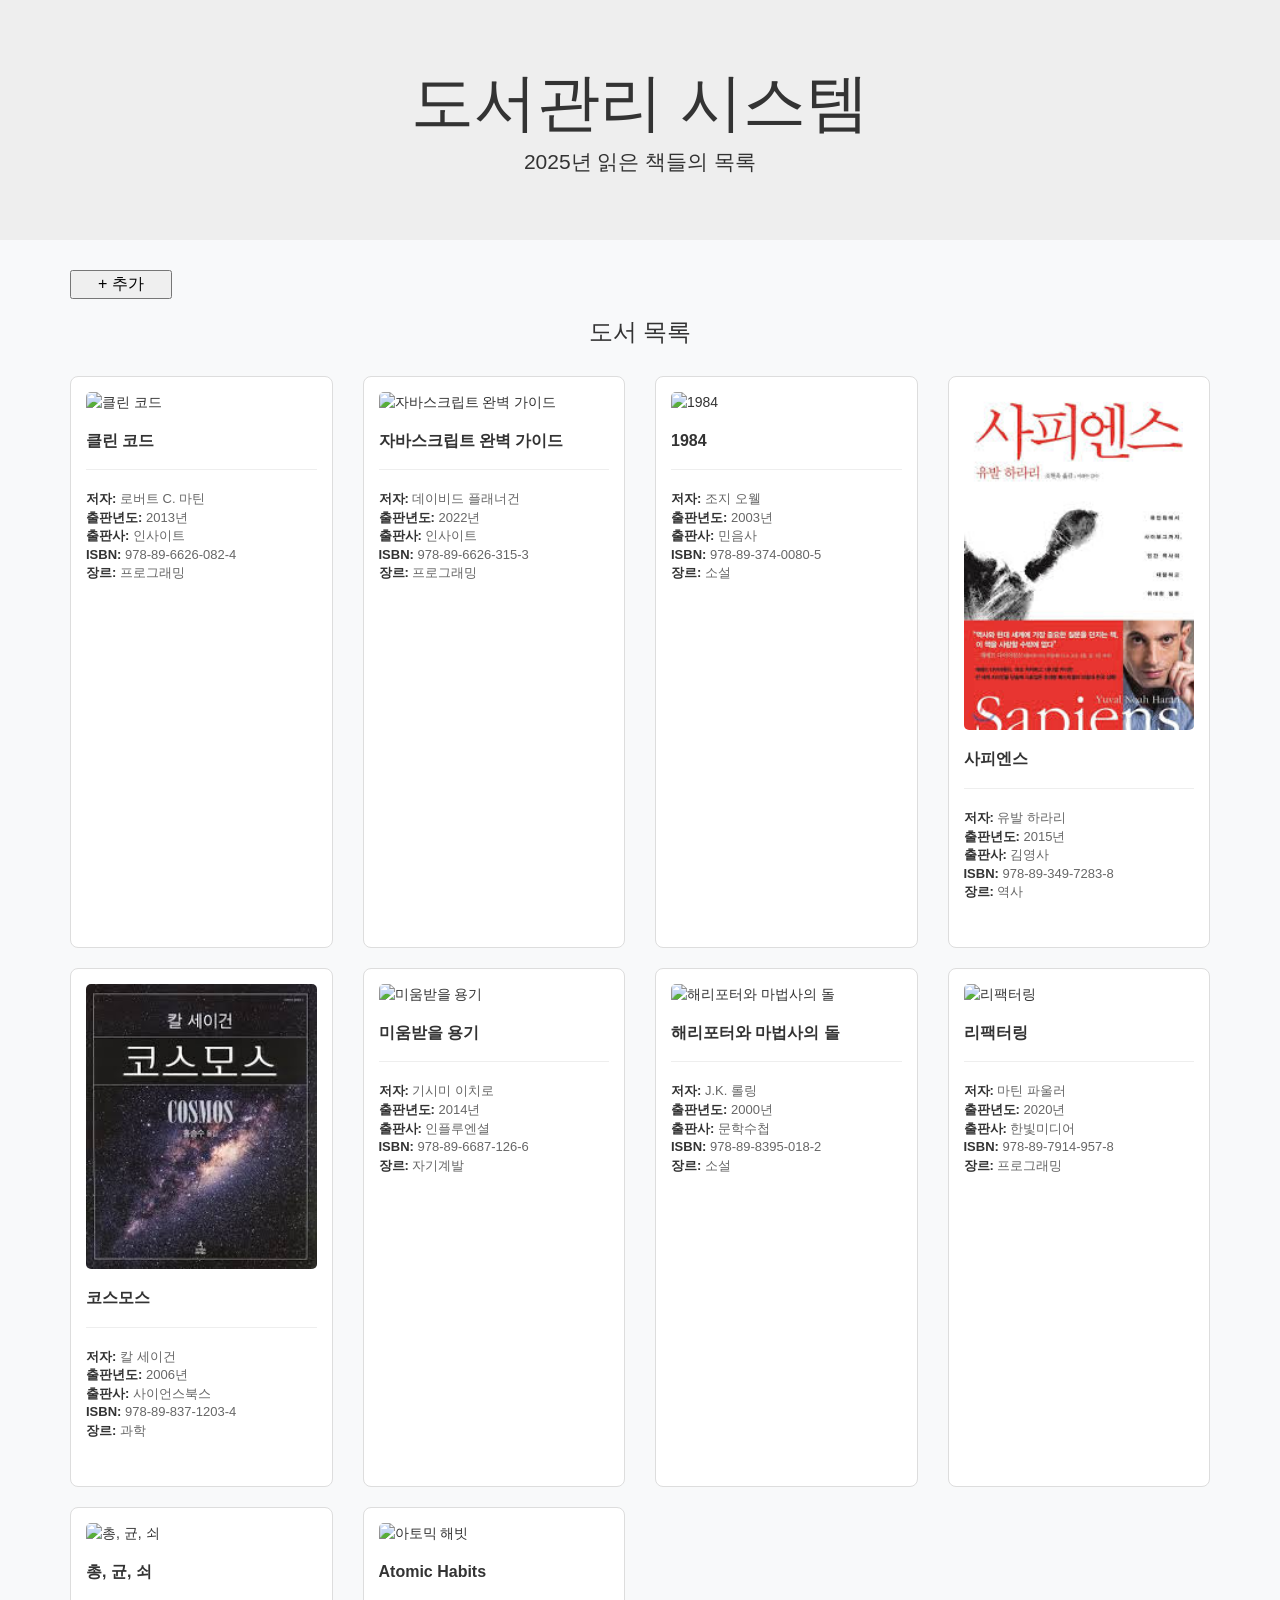
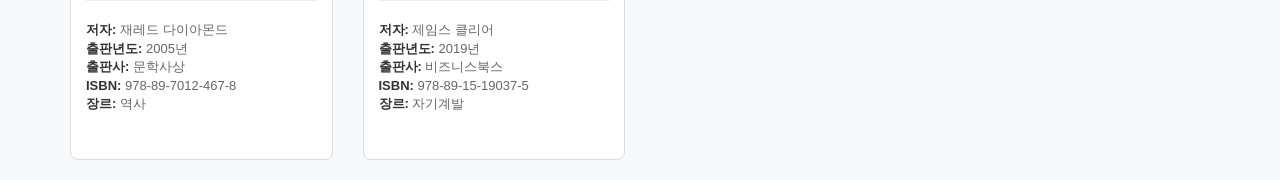
==== index.html @ 6cdd8951 "src" ====
<!--
반응형 사이트 제작 실습.
도서 관리 프로그램
도서명, 저자, 출판사, 출판년도, ISBN, 장르

조건
주요 입력항목을 기준으로 임의의 내용으로 채워진 목록 페이지 (최소 10개 이상의 목록이 보여야 함)
위에서 기획한 데이터 항목 중 4개 이상의 항목이 목록에 표시되어야 함
[추가] 버튼이 보여야 함
-->

<!DOCTYPE html>
<html lang="ko">

<head>
    <title>도서관리 시스템</title>
    <meta charset="utf-8">
    <meta name="viewport" content="width=device-width, initial-scale=1">
    <link rel="stylesheet" href="https://maxcdn.bootstrapcdn.com/bootstrap/3.4.1/css/bootstrap.min.css">
    <script src="https://ajax.googleapis.com/ajax/libs/jquery/3.7.1/jquery.min.js"></script>
    <script src="https://maxcdn.bootstrapcdn.com/bootstrap/3.4.1/js/bootstrap.min.js"></script>
    <link rel="stylesheet" href="my.css">
</head>

<body>
    <div class="jumbotron">
        <div class="container text-center">
            <h1>도서관리 시스템</h1>
            <p>2025년 읽은 책들의 목록</p>
        </div>
    </div>

    <div class="container">
        <div class="add-btn-section">
            <button onclick="location.href='add.html'">
                <span class="add_btn">+ 추가</span>
            </button>
        </div>

        <h3 class="text-center">도서 목록</h3><br>

        <!-- 첫 번째 행 -->
        <div class="row equal-height">
            <!-- 도서 1: 클린 코드 -->
            <div class="col-sm-3">
                <div class="book-card">
                    <img src="https://ebook.insightbook.co.kr/media/cover/generated/79_600.jpg?v=20220608051543"
                        class="book-image" alt="클린 코드">
                    <h4 class="book-title">클린 코드</h4>

                    <div id="book1">
                        <div class="book-details">
                            <hr>
                            <span>저자:</span> 로버트 C. 마틴<br>
                            <span>출판년도:</span> 2013년<br>
                            <span>출판사:</span> 인사이트<br>
                            <span>ISBN:</span> 978-89-6626-082-4<br>
                            <span>장르:</span> 프로그래밍<br>
                        </div>
                    </div>
                </div>
            </div>

            <!-- 도서 2: 자바스크립트 완벽 가이드 -->
            <div class="col-sm-3">
                <div class="book-card">
                    <img src="https://image.yes24.com/goods/8275120/XL" class="book-image" alt="자바스크립트 완벽 가이드">
                    <h4 class="book-title">자바스크립트 완벽 가이드</h4>

                    <div id="book2">
                        <div class="book-details">
                            <hr>
                            <span>저자:</span> 데이비드 플래너건<br>
                            <span>출판년도:</span> 2022년<br>
                            <span>출판사:</span> 인사이트<br>
                            <span>ISBN:</span> 978-89-6626-315-3<br>
                            <span>장르:</span> 프로그래밍<br>
                        </div>
                    </div>
                </div>
            </div>

            <!-- 도서 3: 1984 -->
            <div class="col-sm-3">
                <div class="book-card">
                    <img src="https://contents.kyobobook.co.kr/sih/fit-in/400x0/pdt/9788937460777.jpg"
                        class="book-image" alt="1984">
                    <h4 class="book-title">1984</h4>

                    <div id="book3">
                        <div class="book-details">
                            <hr>
                            <span>저자:</span> 조지 오웰<br>
                            <span>출판년도:</span> 2003년<br>
                            <span>출판사:</span> 민음사<br>
                            <span>ISBN:</span> 978-89-374-0080-5<br>
                            <span>장르:</span> 소설<br>
                        </div>
                    </div>
                </div>
            </div>

            <!-- 도서 4: 사피엔스 -->
            <div class="col-sm-3">
                <div class="book-card">
                    <img src="[data-uri]"
                        class="book-image" alt="사피엔스">
                    <h4 class="book-title">사피엔스</h4>

                    <div id="book4">
                        <div class="book-details">
                            <hr>
                            <span>저자:</span> 유발 하라리<br>
                            <span>출판년도:</span> 2015년<br>
                            <span>출판사:</span> 김영사<br>
                            <span>ISBN:</span> 978-89-349-7283-8<br>
                            <span>장르:</span> 역사<br>
                        </div>
                    </div>
                </div>
            </div>
        </div>

        <!-- 두 번째 행 -->
        <div class="row equal-height">
            <!-- 도서 5 : 코스모스-->
            <div class="col-sm-3">
                <div class="book-card">
                    <img src="[data-uri]"
                        class="book-image" alt="코스모스">
                    <h4 class="book-title">코스모스</h4>

                    <div id="book5">
                        <div class="book-details">
                            <hr>
                            <span>저자:</span> 칼 세이건<br>
                            <span>출판년도:</span> 2006년<br>
                            <span>출판사:</span> 사이언스북스<br>
                            <span>ISBN:</span> 978-89-837-1203-4<br>
                            <span>장르:</span> 과학<br>
                        </div>
                    </div>
                </div>
            </div>
            <!--도서 6 : 미움받을 용기-->
            <div class="col-sm-3">
                <div class="book-card">
                    <img src="https://image.yes24.com/goods/15058512/XL" class="book-image" alt="미움받을 용기">
                    <h4 class="book-title">미움받을 용기</h4>

                    <div id="book6">
                        <div class="book-details">
                            <hr>
                            <span>저자:</span> 기시미 이치로<br>
                            <span>출판년도:</span> 2014년<br>
                            <span>출판사:</span> 인플루엔셜<br>
                            <span>ISBN:</span> 978-89-6687-126-6<br>
                            <span>장르:</span> 자기계발<br>
                        </div>
                    </div>
                </div>
            </div> 

            <!--도서 7 : 해리포터와 마법사의 돌-->
            <div class="col-sm-3">
                <div class="book-card ">
                    <img src="https://contents.kyobobook.co.kr/sih/fit-in/400x0/pdt/9791193790403.jpg"
                        class="book-image" alt="해리포터와 마법사의 돌">
                    <h4 class="book-title">해리포터와 마법사의 돌</h4>

                    <div id="book7">
                        <div class="book-details">
                            <hr>
                            <span>저자:</span> J.K. 롤링<br>
                            <span>출판년도:</span> 2000년<br>
                            <span>출판사:</span> 문학수첩<br>
                            <span>ISBN:</span> 978-89-8395-018-2<br>
                            <span>장르:</span> 소설<br>
                        </div>
                    </div>
                </div>
            </div>

            <!--도서 8 : 리팩터링-->
            <div class="col-sm-3">
                <div class="book-card">
                    <img src="https://contents.kyobobook.co.kr/sih/fit-in/400x0/pdt/9791162242742.jpg"
                        class="book-image" alt="리팩터링">
                    <h4 class="book-title">리팩터링</h4>

                    <div id="book8">
                        <div class="book-details">
                            <hr>
                            <span>저자:</span> 마틴 파울러<br>
                            <span>출판년도:</span> 2020년<br>
                            <span>출판사:</span> 한빛미디어<br>
                            <span>ISBN:</span> 978-89-7914-957-8<br>
                            <span>장르:</span> 프로그래밍<br>
                        </div>
                    </div>
                </div>
            </div>
        </div>

        <!-- 세 번째 행 -->
        <div class="row equal-height">
            <!--도서 9 : 총, 균, 쇠-->
            <div class="col-sm-3">
                <div class="book-card">
                    <img src="https://i.namu.wiki/i/41KSQuwEijD5qQ8hgkI3CgzkNcwqjxMlgs9zD_9dMaqRFLTWjTaStJDNqSgmRrxGqVh2FehuVYcYTYTydkQ5og.webp"
                        class="book-image" alt="총, 균, 쇠">
                    <h4 class="book-title">총, 균, 쇠</h4>


                    <div id="book9">
                        <div class="book-details">
                            <hr>
                            <span>저자:</span> 재레드 다이아몬드<br>
                            <span>출판년도:</span> 2005년<br>
                            <span>출판사:</span> 문학사상<br>
                            <span>ISBN:</span> 978-89-7012-467-8<br>
                            <span>장르:</span> 역사<br>
                        </div>
                    </div>
                </div>
            </div>

            <!--도서 10 : 아토믹 해빗-->
            <div class="col-sm-3">
                <div class="book-card">
                    <img src="https://contents.kyobobook.co.kr/sih/fit-in/200x0/pdt/9791162540640.jpg"
                        class="book-image" alt="아토믹 해빗">
                    <h4 class="book-title">Atomic Habits</h4>

                    <div id="book10">
                        <div class="book-details">
                            <hr>
                            <span>저자:</span> 제임스 클리어<br>
                            <span>출판년도:</span> 2019년<br>
                            <span>출판사:</span> 비즈니스북스<br>
                            <span>ISBN:</span> 978-89-15-19037-5<br>
                            <span>장르:</span> 자기계발<br>
                        </div>
                    </div>
                </div>
            </div>



        </div>

</body>

</html>
---- my.css ----
.add_btn {
    color: black;
    border-color: rgb(100, 100, 100);
    padding: 10px 20px;
    border-radius: 15px;
    font-size: 16px;
}

/* 도서 카드 스타일 */
.book-card {
    border: 1px solid #ddd;
    border-radius: 8px;
    padding: 15px;
    margin-bottom: 20px;
    background-color: white;
    height: 100%;
    width: 100%;
}

body {
    background-color: rgb(248, 249, 250);
    font-family: 'Arial', sans-serif;
}

.book-card:hover {
    box-shadow: 0 4px 10px rgba(0, 0, 0, 0.15);

}

.book-title {
    color: #333;
    text-decoration: none;
    font-weight: bold;
    font-size: 16px;
    margin: 10px 0;
    display: block;
}

.book-title:hover {
    color: #333;
    text-decoration: underline;
}

.book-image {
    width: 100%;
    height: auto;
    border-radius: 5px;
    margin-bottom: 10px;
}

.book-details {
    font-size: 13px;
    color: #666;
    margin-bottom: 10px;
}

.book-details span {
    font-weight: bold;
    color: #333;
}

/*add, edit, view의 기본 박스 스타일*/
.box {
    max-width: 800px;
    margin: 50px auto;
    background-color: rgb(255, 255, 255);
    border-radius: 10px;
    box-shadow: 0 4px 15px rgba(0, 0, 0, 0.1);
    padding: 40px;
}

.header {
    text-align: center;
    margin-bottom: 30px;
    color: rgb(51, 51, 51);
}

.group {
    margin-bottom: 20px;
}

.group label {
    font-weight: bold;
    color: rgb(51, 51, 51);
    margin-bottom: 8px;
    display: block;
}

.required {
    color: rgb(220, 53, 69);
}

.radio-genre {
    margin-right: 15px;
    font-weight: normal;
}

.button-group {
    border: none;
    padding: 12px 30px;
    border-radius: 5px;
    font-size: 16px;
    margin: 0 10px;
    cursor: pointer;
    transition: background-color 0.3s ease;
    color: white;
}

.error-message {
    color: rgb(220, 53, 69);
    font-size: 12px;
    margin-top: 5px;
    display: none;
}

/* 반응형 카드 높이 맞추기 */
.equal-height {
    display: flex;
    flex-wrap: wrap;
}

.equal-height .col-sm-3 {
    display: flex;
    margin-bottom: 20px;
}

/* 모바일 반응형 */
@media (max-width: 768px) {
    .equal-height .col-sm-3 {
        flex: 0 0 50%;
        max-width: 50%;
    }
}

@media (max-width: 480px) {
    .equal-height .col-sm-3 {
        flex: 0 0 100%;
        max-width: 100%;
    }
}
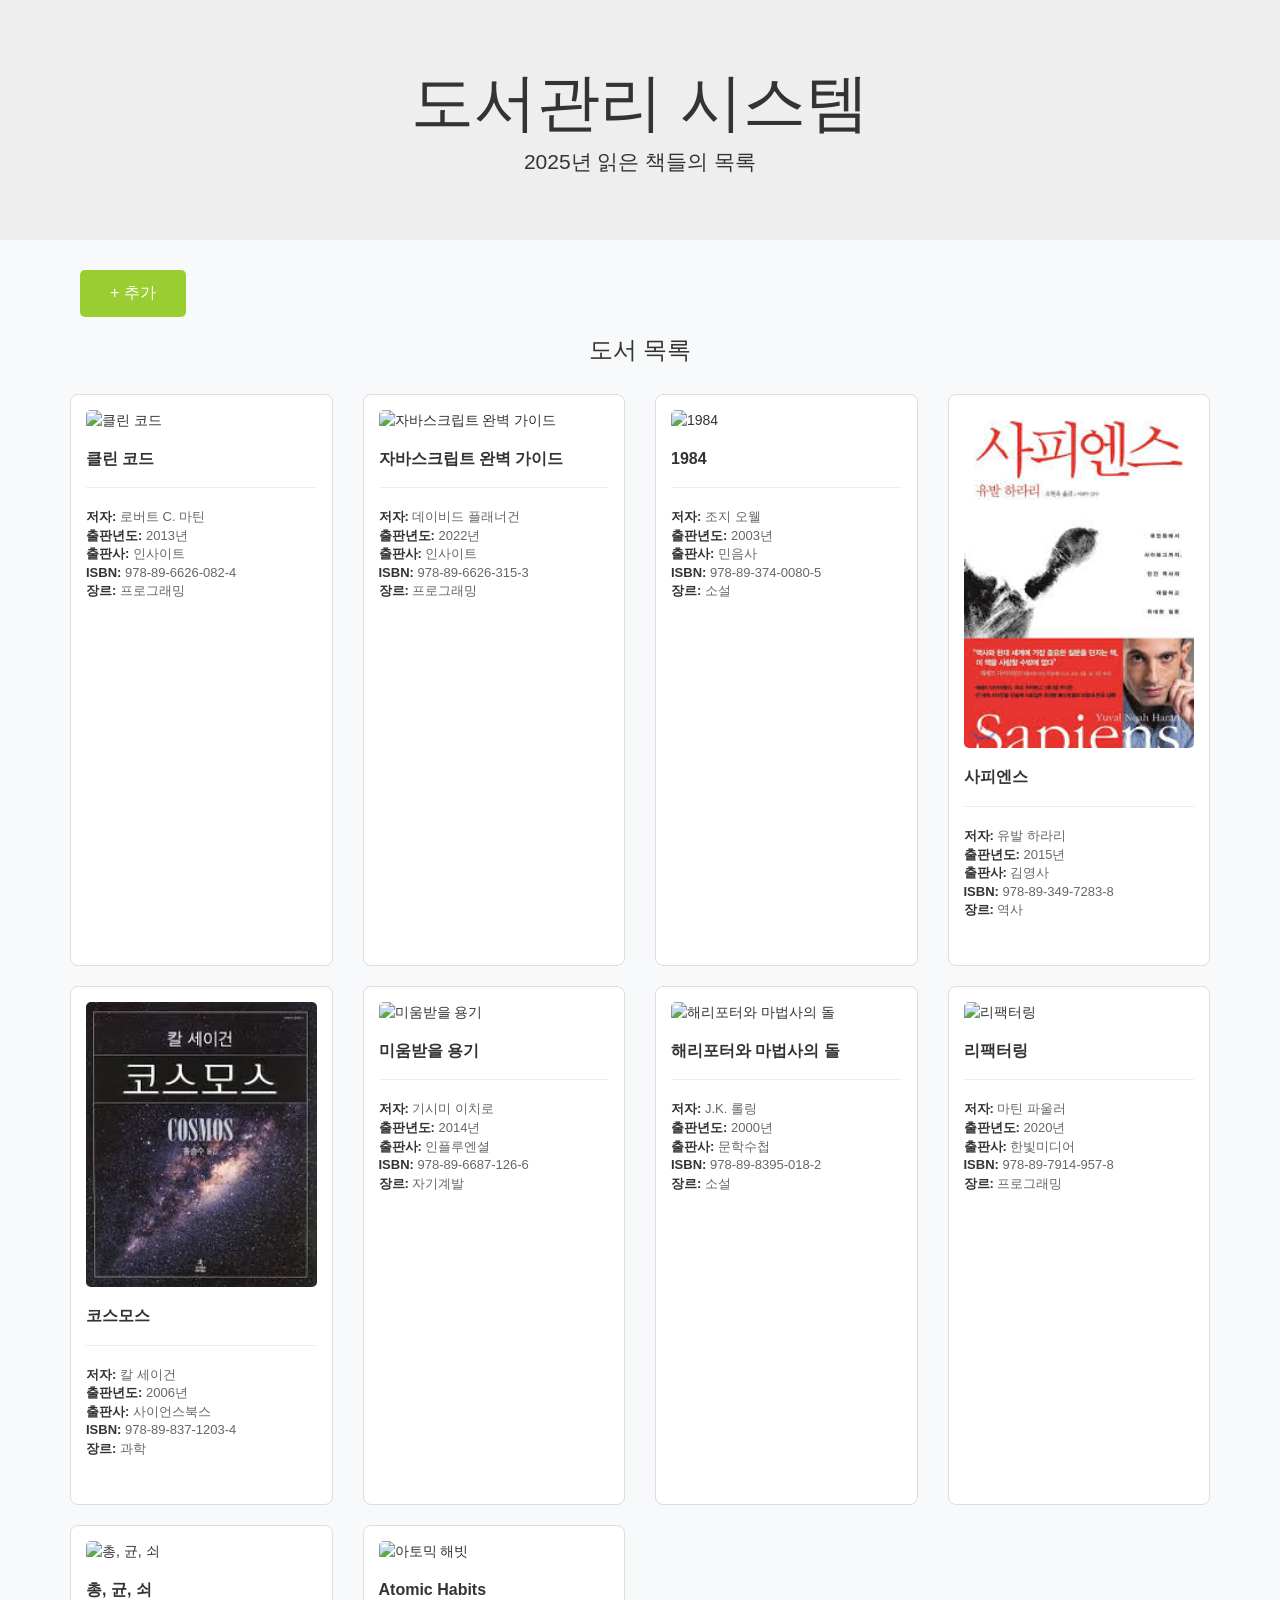
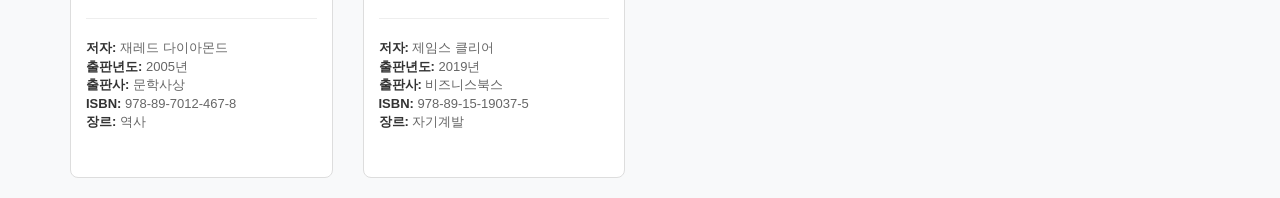
==== commit b7dfe2c9: "src" ====
--- a/index.html
+++ b/index.html
@@ -2,11 +2,6 @@
 반응형 사이트 제작 실습.
 도서 관리 프로그램
 도서명, 저자, 출판사, 출판년도, ISBN, 장르
-
-조건
-주요 입력항목을 기준으로 임의의 내용으로 채워진 목록 페이지 (최소 10개 이상의 목록이 보여야 함)
-위에서 기획한 데이터 항목 중 4개 이상의 항목이 목록에 표시되어야 함
-[추가] 버튼이 보여야 함
 -->
 
 <!DOCTYPE html>
@@ -32,9 +27,7 @@
 
     <div class="container">
         <div class="add-btn-section">
-            <button onclick="location.href='add.html'">
-                <span class="add_btn">+ 추가</span>
-            </button>
+            <button onclick="location.href='add.html'" class="button-group" style = "background-color: yellowgreen;">+ 추가</button>
         </div>
 
         <h3 class="text-center">도서 목록</h3><br>
--- a/my.css
+++ b/my.css
@@ -124,7 +124,7 @@
     margin-bottom: 20px;
 }
 
-/* 모바일 반응형 */
+/* index.html의 모바일 반응형 */
 @media (max-width: 768px) {
     .equal-height .col-sm-3 {
         flex: 0 0 50%;
@@ -138,3 +138,44 @@
         max-width: 100%;
     }
 }
+
+
+/*add, edit, view의 버튼 반응형 스타일*/
+@media (max-width: 768px) {
+    .box {
+        margin: 20px;
+        padding: 30px 20px;
+    }
+
+    .group {
+        margin-bottom: 15px;
+    }
+
+    #addbutton,
+    #editbutton,
+    #deletebutton,
+    #listbutton,
+    #cancelbutton {
+        margin: 10px 5px;
+        width: calc(50% - 10px);
+        min-width: 120px;
+    }
+
+    /* 작은 화면에서는 버튼을 세로로 배치 */
+    @media (max-width: 480px) {
+
+        #addbutton,
+        #editbutton,
+        #deletebutton,
+        #listbutton,
+        #cancelbutton {
+            width: 100%;
+            margin: 5px 0;
+        }
+
+        .radio-genre {
+            display: block;
+            margin: 5px 0;
+        }
+    }
+}
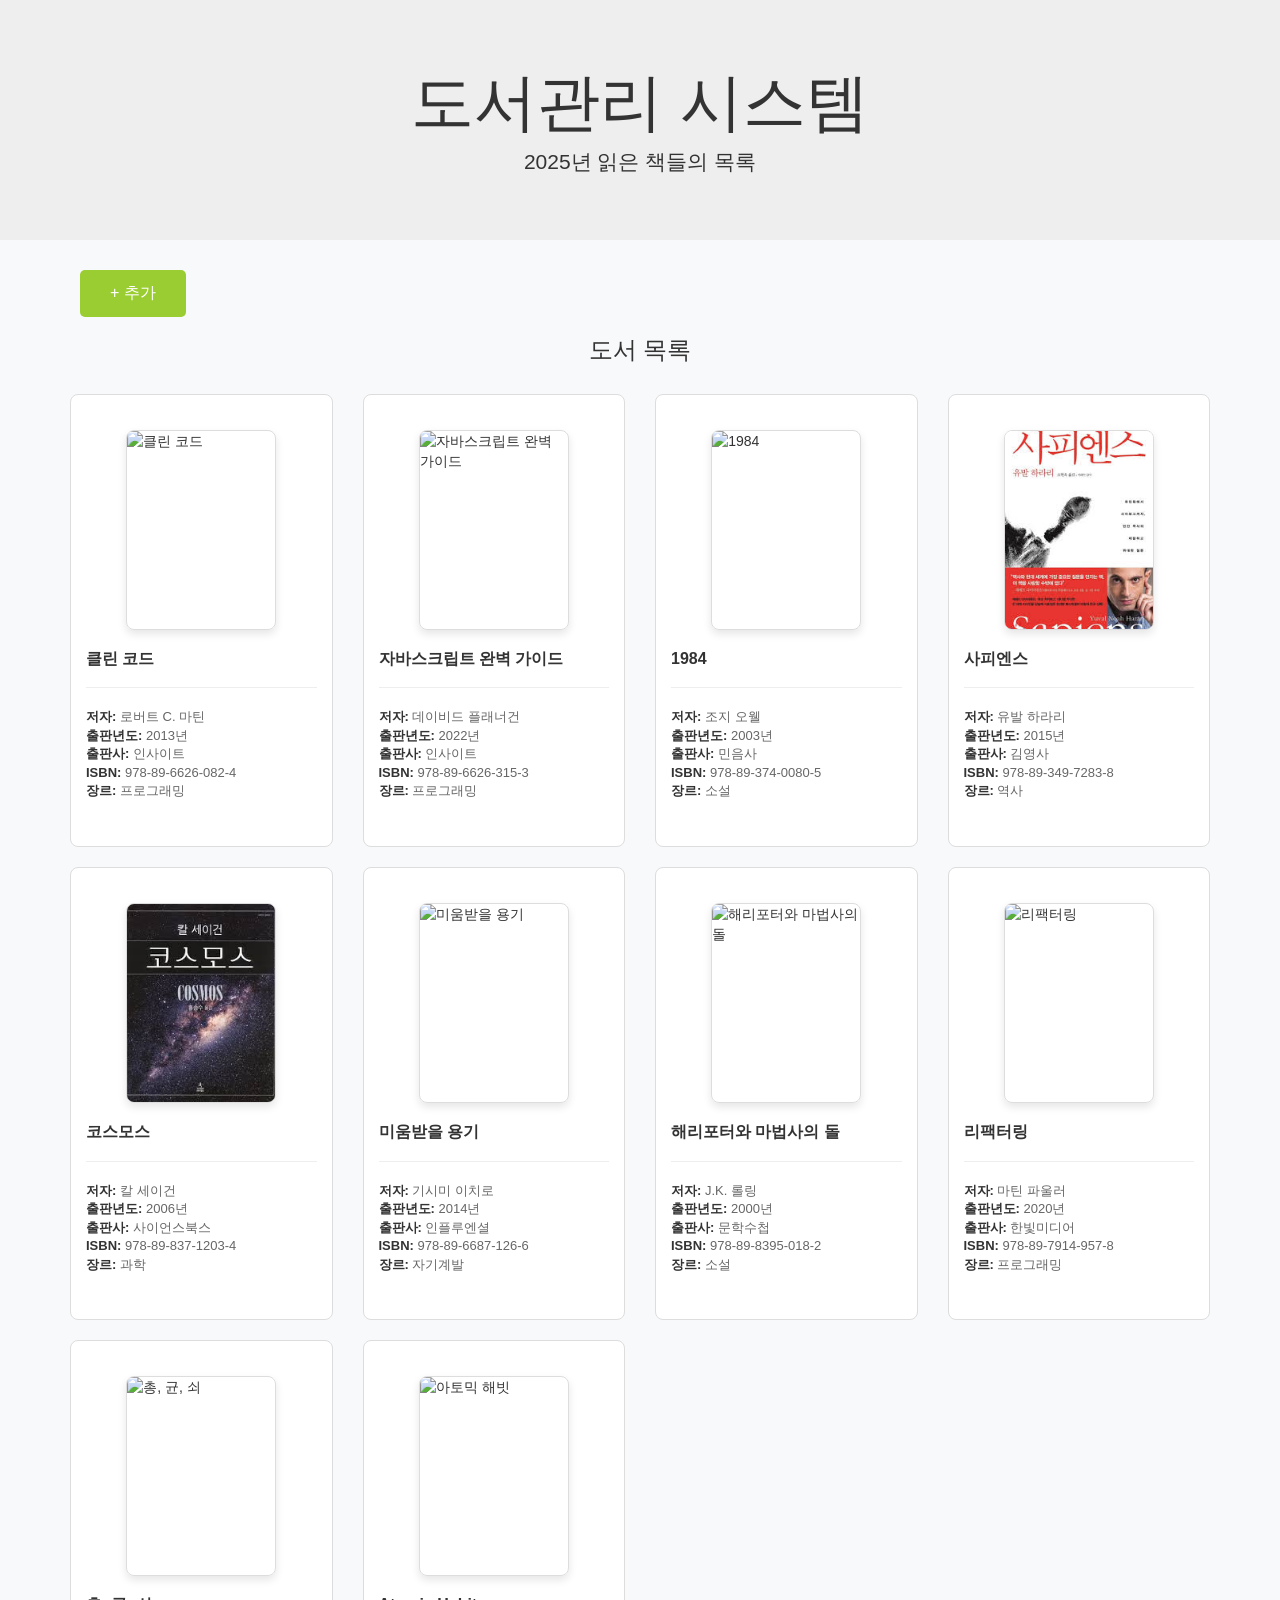
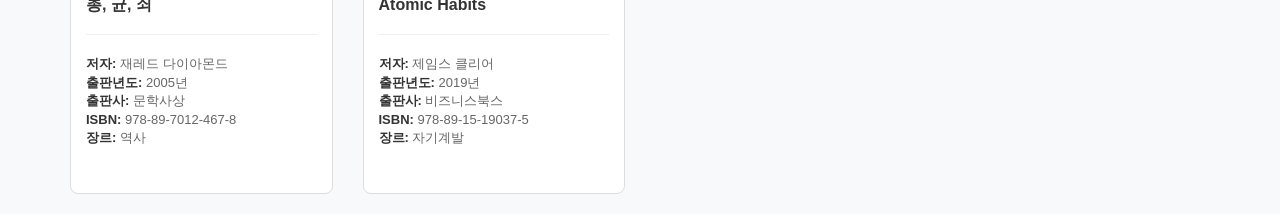
==== commit fae54129: "src" ====
--- a/index.html
+++ b/index.html
@@ -2,7 +2,11 @@
 반응형 사이트 제작 실습.
 도서 관리 프로그램
 도서명, 저자, 출판사, 출판년도, ISBN, 장르
+
+한 줄에 4개의 책을 보여줌
+- 가로의 크기가 작아지면, 한 줄에 2개로 줄여서 보여줌
 -->
+
 
 <!DOCTYPE html>
 <html lang="ko">
@@ -39,7 +43,7 @@
                 <div class="book-card">
                     <img src="https://ebook.insightbook.co.kr/media/cover/generated/79_600.jpg?v=20220608051543"
                         class="book-image" alt="클린 코드">
-                    <h4 class="book-title">클린 코드</h4>
+                    <h4 class="book-title" onclick="location.href='view.html'">클린 코드</h4>
 
                     <div id="book1">
                         <div class="book-details">
@@ -58,7 +62,7 @@
             <div class="col-sm-3">
                 <div class="book-card">
                     <img src="https://image.yes24.com/goods/8275120/XL" class="book-image" alt="자바스크립트 완벽 가이드">
-                    <h4 class="book-title">자바스크립트 완벽 가이드</h4>
+                    <h4 class="book-title" onclick="location.href='view.html'">자바스크립트 완벽 가이드</h4>
 
                     <div id="book2">
                         <div class="book-details">
@@ -78,7 +82,7 @@
                 <div class="book-card">
                     <img src="https://contents.kyobobook.co.kr/sih/fit-in/400x0/pdt/9788937460777.jpg"
                         class="book-image" alt="1984">
-                    <h4 class="book-title">1984</h4>
+                    <h4 class="book-title" onclick="location.href='view.html'">1984</h4>
 
                     <div id="book3">
                         <div class="book-details">
@@ -98,7 +102,7 @@
                 <div class="book-card">
                     <img src="[data-uri]"
                         class="book-image" alt="사피엔스">
-                    <h4 class="book-title">사피엔스</h4>
+                    <h4 class="book-title" onclick = "location.href = 'view.html'">사피엔스</h4>
 
                     <div id="book4">
                         <div class="book-details">
@@ -121,7 +125,7 @@
                 <div class="book-card">
                     <img src="[data-uri]"
                         class="book-image" alt="코스모스">
-                    <h4 class="book-title">코스모스</h4>
+                    <h4 class="book-title" onclick="location.href='view.html'">코스모스</h4>
 
                     <div id="book5">
                         <div class="book-details">
@@ -139,7 +143,7 @@
             <div class="col-sm-3">
                 <div class="book-card">
                     <img src="https://image.yes24.com/goods/15058512/XL" class="book-image" alt="미움받을 용기">
-                    <h4 class="book-title">미움받을 용기</h4>
+                    <h4 class="book-title" onclick="location.href='view.html'">미움받을 용기</h4>
 
                     <div id="book6">
                         <div class="book-details">
@@ -159,7 +163,7 @@
                 <div class="book-card ">
                     <img src="https://contents.kyobobook.co.kr/sih/fit-in/400x0/pdt/9791193790403.jpg"
                         class="book-image" alt="해리포터와 마법사의 돌">
-                    <h4 class="book-title">해리포터와 마법사의 돌</h4>
+                    <h4 class="book-title" onclick="location.href='view.html'">해리포터와 마법사의 돌</h4>
 
                     <div id="book7">
                         <div class="book-details">
@@ -179,7 +183,7 @@
                 <div class="book-card">
                     <img src="https://contents.kyobobook.co.kr/sih/fit-in/400x0/pdt/9791162242742.jpg"
                         class="book-image" alt="리팩터링">
-                    <h4 class="book-title">리팩터링</h4>
+                    <h4 class="book-title" onclick="location.href='view.html'">리팩터링</h4>
 
                     <div id="book8">
                         <div class="book-details">
@@ -202,7 +206,7 @@
                 <div class="book-card">
                     <img src="https://i.namu.wiki/i/41KSQuwEijD5qQ8hgkI3CgzkNcwqjxMlgs9zD_9dMaqRFLTWjTaStJDNqSgmRrxGqVh2FehuVYcYTYTydkQ5og.webp"
                         class="book-image" alt="총, 균, 쇠">
-                    <h4 class="book-title">총, 균, 쇠</h4>
+                    <h4 class="book-title" onclick="location.href='view.html'">총, 균, 쇠</h4>
 
 
                     <div id="book9">
@@ -223,7 +227,7 @@
                 <div class="book-card">
                     <img src="https://contents.kyobobook.co.kr/sih/fit-in/200x0/pdt/9791162540640.jpg"
                         class="book-image" alt="아토믹 해빗">
-                    <h4 class="book-title">Atomic Habits</h4>
+                    <h4 class="book-title" onclick="location.href='view.html'">Atomic Habits</h4>
 
                     <div id="book10">
                         <div class="book-details">
--- a/my.css
+++ b/my.css
@@ -42,10 +42,14 @@
 }
 
 .book-image {
-    width: 100%;
-    height: auto;
-    border-radius: 5px;
-    margin-bottom: 10px;
+    width: 150px;
+    height: 200px;
+    object-fit: cover;
+    border-radius: 8px;
+    margin: 20px auto;
+    display: block;
+    box-shadow: 0 4px 8px rgba(0, 0, 0, 0.1);
+    border: 1px solid rgb(221, 221, 221);
 }
 
 .book-details {
@@ -113,7 +117,51 @@
     display: none;
 }
 
-/* 반응형 카드 높이 맞추기 */
+.info {
+    display: flex;
+    margin-bottom: 15px;
+    padding: 12px;
+    background-color: rgb(249, 249, 249);
+    border-radius: 5px;
+    align-items: center;
+}
+
+.info-label {
+    font-weight: bold;
+    color: rgb(51, 51, 51);
+    width: 120px;
+    flex-shrink: 0;
+}
+
+.info-value {
+    color: rgb(85, 85, 85);
+    flex: 1;
+    font-size: 16px;
+}
+
+.input-valid {
+    border-color: rgb(40, 167, 69) !important;
+}
+
+.input-invalid {
+    border-color: rgb(220, 53, 69) !important;
+}
+
+.form-control {
+    border: 2px solid rgb(221, 221, 221);
+    border-radius: 5px;
+    padding: 12px;
+    font-size: 14px;
+    transition: border-color 0.3s ease;
+    width: 100%;
+}
+
+.form-control:focus {
+    border-color: rgb(240, 173, 78);
+    box-shadow: 0 0 5px rgba(240, 173, 78, 0.3);
+    outline: none;
+}
+
 .equal-height {
     display: flex;
     flex-wrap: wrap;
